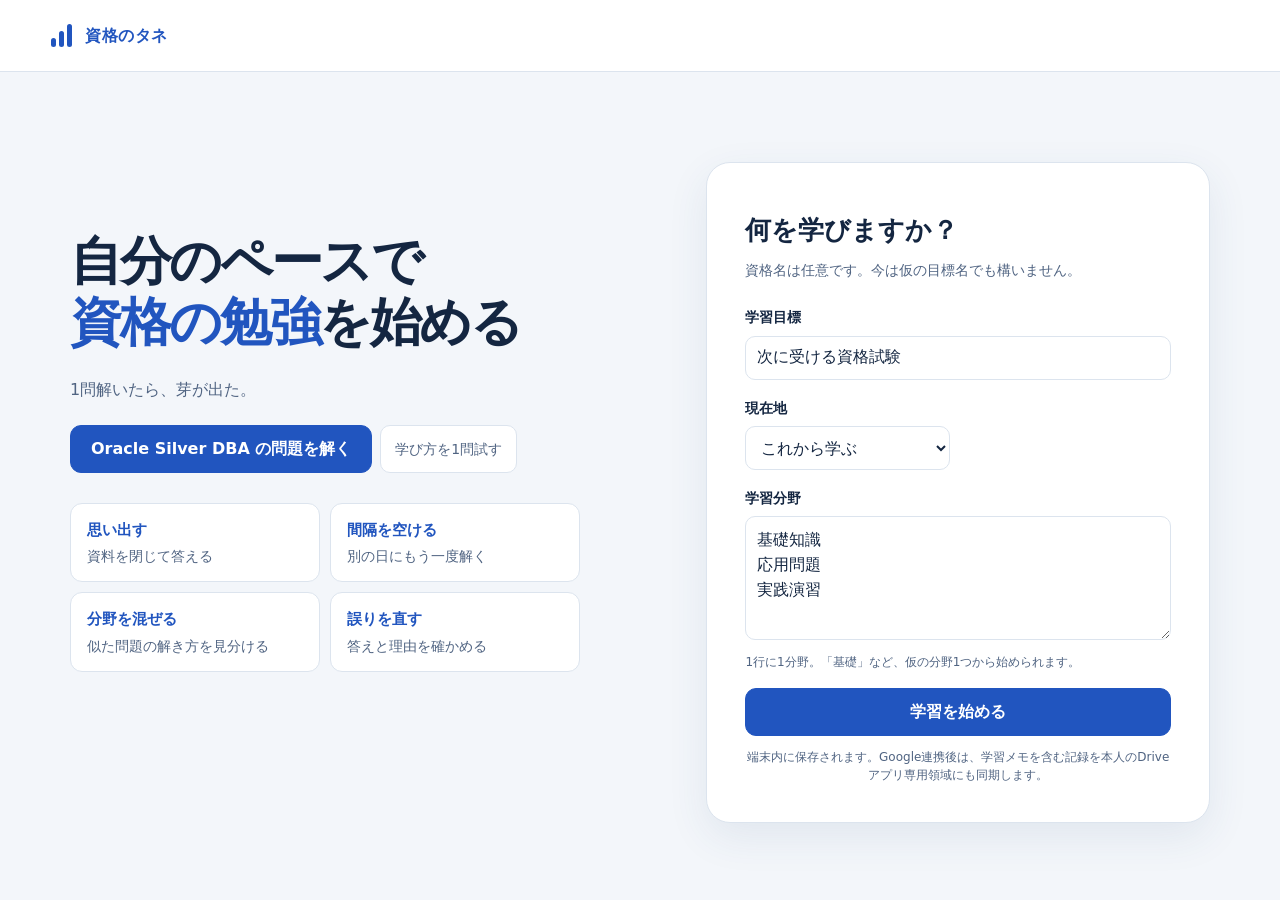
==== index.html @ a2be4250 "Use native Japanese fonts for study screens" ====
<!doctype html>
<html lang="ja">
<head>
  <meta charset="UTF-8">
  <meta name="viewport" content="width=device-width, initial-scale=1.0">
  <meta name="description" content="1問解いたら、芽が出た。1問から続けられる資格学習アプリ。">
  <meta name="apple-mobile-web-app-title" content="資格のタネ">
  <meta name="theme-color" content="#f3f6fa">
  <meta name="apple-mobile-web-app-capable" content="yes">
  <meta name="apple-mobile-web-app-status-bar-style" content="default">
  <title>資格のタネ</title>
  <link rel="manifest" href="manifest.webmanifest">
  <link rel="icon" href="icons/app-icon.svg" type="image/svg+xml">
  <link rel="apple-touch-icon" href="icons/app-icon.svg">
  <link rel="stylesheet" href="styles.css?v=40">
</head>
<body>
  <a class="skip-link" href="#main">本文へ移動</a>
  <header class="topbar">
    <button class="brand" id="brand-button" type="button" aria-label="資格のタネ ホーム">
      <span class="brand-mark" aria-hidden="true"><i></i><i></i><i></i></span>
      <strong>資格のタネ</strong>
    </button>
    <div class="top-actions">
      <button class="google-button" id="google-connect" type="button" aria-label="Googleで同期" hidden>
        <svg viewBox="0 0 24 24" aria-hidden="true"><path fill="#4285f4" d="M21.6 12.2c0-.7-.1-1.4-.2-2H12v3.8h5.4a4.6 4.6 0 0 1-2 3v2.5h3.2c1.9-1.7 3-4.3 3-7.3Z"/><path fill="#34a853" d="M12 22c2.7 0 5-.9 6.6-2.4L15.4 17c-.9.6-2 1-3.4 1-2.6 0-4.8-1.8-5.6-4.1H3.1v2.6A10 10 0 0 0 12 22Z"/><path fill="#fbbc05" d="M6.4 13.9A6 6 0 0 1 6.1 12c0-.7.1-1.3.3-1.9V7.5H3.1A10 10 0 0 0 2 12c0 1.6.4 3.1 1.1 4.5l3.3-2.6Z"/><path fill="#ea4335" d="M12 6c1.5 0 2.8.5 3.8 1.5l2.9-2.8A9.7 9.7 0 0 0 12 2a10 10 0 0 0-8.9 5.5l3.3 2.6A6 6 0 0 1 12 6Z"/></svg>
        <span>Googleで同期</span>
      </button>
      <details class="account-menu" id="account-menu" hidden>
        <summary><span class="account-avatar" id="account-avatar">G</span><span id="account-name">Google</span></summary>
        <div class="account-popover">
          <strong id="account-email"></strong>
          <p id="sync-status">Google Driveと同期済み</p>
          <button id="sync-now" type="button">今すぐ同期</button>
          <button id="disconnect-google" type="button">連携を解除</button>
        </div>
      </details>
      <button type="button" class="icon-button menu-toggle" id="open-menu" aria-label="メニューを開く" aria-haspopup="dialog" aria-controls="site-menu" hidden><span aria-hidden="true"></span></button>
    </div>
  </header>
  <dialog id="site-menu" aria-labelledby="menu-title">
    <div class="menu-heading"><h2 id="menu-title">メニュー</h2><button class="icon-button" type="button" id="close-menu" aria-label="メニューを閉じる">×</button></div>
    <nav aria-label="学習メニュー">
        <a href="#home">ホーム</a>
        <a href="#mock">簡易模試</a>
        <a href="#questions">練習問題</a>
        <a href="#curriculum">カリキュラム</a>
        <a href="#history">学習記録</a>
        <a href="#settings">資格・設定</a>
    </nav>
  </dialog>

  <main id="main" tabindex="-1">
    <section class="view setup-view active" id="setup-view" aria-labelledby="setup-title">
      <div class="setup-intro">
        <h1 id="setup-title">自分のペースで<br><span>資格の勉強</span>を始める</h1>
        <p>1問解いたら、芽が出た。</p>
        <div class="setup-actions">
          <button type="button" id="oracle-start" class="primary-button" hidden>Oracle Silver DBA の問題を解く</button>
          <button type="button" id="quick-start" class="ghost-button" hidden>学び方を1問試す</button>
        </div>
        <div class="principle-grid" aria-label="設計原則">
          <article><strong>思い出す</strong><small>資料を閉じて答える</small></article>
          <article><strong>間隔を空ける</strong><small>別の日にもう一度解く</small></article>
          <article><strong>分野を混ぜる</strong><small>似た問題の解き方を見分ける</small></article>
          <article><strong>誤りを直す</strong><small>答えと理由を確かめる</small></article>
        </div>
      </div>

      <form class="setup-card" id="plan-form" novalidate>
        <fieldset class="setup-fields" disabled>
        <div class="form-heading">
          <h2 id="setup-heading">何を学びますか？</h2>
          <p>資格名は任意です。今は仮の目標名でも構いません。</p>
        </div>
        <div class="field full-field">
          <label for="plan-title">学習目標</label>
          <input id="plan-title" name="title" type="text" maxlength="60" placeholder="例：次に受ける資格試験">
        </div>
        <div class="field-grid">
          <div class="field">
            <label for="current-level">現在地</label>
            <select id="current-level" name="level">
              <option value="beginner">これから学ぶ</option>
              <option value="intermediate">一通り触れた</option>
              <option value="review">復習・再受験</option>
            </select>
          </div>
        </div>
        <div class="field full-field">
          <label for="domains">学習分野</label>
          <textarea id="domains" name="domains" rows="4" placeholder="1行に1分野。まだ未定なら、基礎知識・応用問題・実践演習などでも構いません。"></textarea>
          <small>1行に1分野。「基礎」など、仮の分野1つから始められます。</small>
        </div>
        <button class="primary-button generate-button" type="submit">学習を始める</button>
        <button class="ghost-button cancel-plan" type="button" id="cancel-plan" hidden>元の計画に戻る</button>
        <p class="privacy-note">端末内に保存されます。Google連携後は、学習メモを含む記録を本人のDriveアプリ専用領域にも同期します。</p>
        </fieldset>
        <div class="form-error" id="form-error" role="alert" hidden></div>
      </form>
    </section>

    <section class="view plan-view" id="plan-view" aria-labelledby="plan-heading">
      <div class="plan-hero" data-page="home">
        <h1 id="plan-heading" tabindex="-1">資格試験</h1>
      </div>

      <div id="section-header" hidden><a href="#home">‹ ホーム</a><h1 id="section-title" tabindex="-1"></h1></div>
      <section class="panel practice-panel" aria-label="今日のチャレンジ">
        <div class="practice-options" id="practice-options">
          <h2>今日のチャレンジ</h2>
          <p id="daily-streak"></p>
          <p id="challenge-intro"></p>
          <button type="button" class="primary-button" id="start-mini">今日のチャレンジを始める</button>
          <button type="button" class="ghost-button trial-oracle-start" id="trial-oracle-start" hidden>Oracle Silver DBA の問題を解く</button>
        </div>
        <div class="quest">
          <div><strong id="quest-title"></strong><span id="quest-count"></span></div>
          <progress id="quest-progress" max="3" value="0" aria-label="今日解いた問い"></progress>
          <span id="quest-level"></span>
        </div>
        <div id="practice-run" hidden>
          <p class="practice-meta" id="practice-position"></p>
          <h2 id="practice-question" tabindex="-1"></h2>
          <div class="practice-choices" id="practice-choices"></div>
          <p class="practice-answer" id="practice-answer" hidden></p>
          <p class="practice-feedback" id="practice-feedback" role="status"></p>
          <div class="practice-actions">
            <button type="button" id="reveal-answer" class="primary-button">答えを確かめる</button>
            <button type="button" id="grade-correct" class="primary-button">自力で解けた</button>
            <button type="button" id="grade-missed" class="ghost-button">もう一度復習</button>
            <button type="button" id="next-question" class="primary-button">次の1問へ</button>
            <button type="button" id="leave-practice" class="ghost-button">ここで終える</button>
          </div>
        </div>
        <div id="challenge-result" class="challenge-result" hidden>
          <h2 id="challenge-title" tabindex="-1">チャレンジクリア</h2>
          <p class="challenge-score" id="challenge-score"></p>
          <p id="challenge-reward"></p>
          <ul id="challenge-missed" aria-label="もう一度復習する問い"></ul>
          <div class="practice-actions">
            <button type="button" id="retry-challenge" class="primary-button">間違えた問いに再挑戦</button>
            <button type="button" id="repeat-challenge" class="ghost-button">次のチャレンジへ</button>
            <button type="button" id="end-challenge" class="ghost-button">ここで終える</button>
          </div>
        </div>
      </section>

      <div data-page="home">
        <section id="exam-outlook" class="panel standing-panel" aria-labelledby="standing-heading" hidden>
          <h2 id="standing-heading">おすすめの受験時期</h2>
          <p id="exam-estimate"></p>
          <details id="exam-basis" hidden><summary>目安の根拠</summary><p id="exam-explanation"></p></details>
        </section>
      </div>
      <section data-page="mock" class="menu-page" hidden>
        <section id="timed-mock" class="panel" hidden>
          <h2>本番形式の模試</h2>
          <p id="timed-mock-info"></p>
          <div id="timed-mock-sets" class="practice-actions"></div>
          <div id="timed-mock-run" hidden>
            <p id="timed-mock-clock"></p>
            <p id="timed-mock-position"></p>
            <form id="timed-mock-answer"><fieldset><legend id="timed-mock-question" tabindex="-1"></legend><div id="timed-mock-choices"></div></fieldset></form>
            <div class="practice-actions">
              <button id="timed-mock-prev" type="button" class="ghost-button">前の問題</button>
              <button id="timed-mock-next" type="button" class="primary-button">次の問題</button>
              <button id="timed-mock-submit" type="button" class="ghost-button">提出して採点</button>
            </div>
          </div>
          <p id="timed-mock-message" role="status"></p>
          <p id="timed-mock-storage-status" role="status" hidden></p>
          <div id="timed-mock-review"></div>
        </section>
        <div class="panel">
        <p id="mock-availability"></p>
        <p id="trial-mock-note" hidden>模試の流れを試すためのセットです。結果は資格試験の合格見込みに含まれません。</p>
        <label>合格ライン <input id="pass-mark" type="number" min="1" max="100" step="1" value="70" required> ％</label>
        <button type="button" class="ghost-button" id="start-mock">模試を始める</button>
        <p id="mock-result" class="mock-result" role="status"></p>
        <section id="oracle-diagnosis" hidden>
          <h2>分野別の復習</h2>
          <p id="oracle-coverage"></p>
          <button type="button" class="ghost-button" id="oracle-next"></button>
          <details><summary>全分野の内訳</summary><ul id="oracle-domains"></ul></details>
          <p><a href="https://www.oracle.com/a/ocom/docs/dc/ww-ou-5297-database2019-studyguide-5.pdf#page=13">Oracle公式サンプル問題（英語・PDF）</a></p>
        </section>
        <details class="mock-method"><summary>想定合格率の見方</summary><p>直近の模試の正答数を使い、同じ問題数・難度の模試で設定ラインに届く確率を推定します。実試験の出題配分や合否データによる補正はしていません。問いの偏りや自己採点で値が変わります。</p></details>
        </div>
      </section>
      <section data-page="questions" class="menu-page" hidden>
        <div class="panel">
        <form id="review-item-form" class="review-item-form">
          <div class="field"><label for="review-domain">学習分野</label><select id="review-domain" required></select></div>
          <div class="field"><label for="review-question">問い</label><input id="review-question" required maxlength="180" placeholder="例：今日覚えた用語を一言で説明すると？"></div>
          <div class="field"><label for="review-answer">答えまたは教材の参照先</label><textarea id="review-answer" required maxlength="1000" rows="2" placeholder="例：教科書の第3章 p.45"></textarea></div>
          <details class="choice-settings"><summary>選択式にする</summary><div class="field"><label for="review-distractors">誤答の選択肢（1行ずつ、最大3つ）</label><textarea id="review-distractors" maxlength="1000" rows="2"></textarea><small>上の「答え」に正解を入力してください。</small></div></details>
          <button class="primary-button" type="submit">問いを登録</button>
        </form>
        <ul class="review-items" id="review-items"></ul>
        </div>
      </section>
      <section data-page="curriculum" class="menu-page" hidden>
      <div class="plan-overview">
        <p id="plan-period"></p>
        <div class="progress-orbit" id="progress-orbit" style="--progress: 0">
          <div><strong id="progress-percent">0</strong><span>%</span><small>完了</small></div>
        </div>
      </div>
      <section class="today-card" id="today-card" aria-labelledby="today-heading">
        <div class="today-topline">
          <div>
            <h2 id="today-heading">次の学習</h2>
          </div>
          <span class="phase-pill" id="today-phase">診断</span>
        </div>
        <div class="today-grid">
          <div class="session-detail">
            <p class="session-date" id="today-date">—</p>
            <h3 id="today-title">—</h3>
            <p class="focus-domains" id="today-domains">—</p>
            <ol class="task-list" id="today-tasks"></ol>
            <div class="recall-list" id="recall-list"></div>
            <p class="review-summary" id="review-summary" aria-live="polite"></p>
          </div>
          <form class="record-form" id="record-form">
            <h3>学習を記録</h3>
            <div class="record-fields">
              <label>実績時間 <span><input id="actual-minutes" type="number" min="1" max="360" required> 分</span></label>
              <label>理解度（任意）
                <select id="confidence">
                  <option value="">未入力</option>
                  <option value="1">1 — まだ曖昧</option>
                  <option value="2">2 — 要復習</option>
                  <option value="3">3 — おおむね理解</option>
                  <option value="4">4 — 説明できる</option>
                  <option value="5">5 — 応用できる</option>
                </select>
              </label>
              <label>学習メモ <textarea id="study-note" rows="3" maxlength="300" placeholder="迷った点、次回に確認すること"></textarea></label>
            </div>
            <p class="record-error" id="record-error" role="alert" hidden></p>
            <button class="primary-button" type="submit">このセッションを完了</button>
          </form>
        </div>
      </section>

      <section class="panel" aria-labelledby="phases-heading">
        <div class="section-heading">
          <h2 id="phases-heading">学習の流れ</h2>
          <p>理解した直後ではなく、忘れかけた頃に再び取り出します。</p>
        </div>
        <div class="phase-timeline" id="phase-timeline"></div>
      </section>

        <article class="panel schedule-panel" aria-labelledby="schedule-heading">
          <div class="section-heading compact"><h2 id="schedule-heading">学習スケジュール</h2></div>
          <div class="schedule-list" id="schedule-list"></div>
        </article>
      <aside class="evidence-note">
        <strong>設計上の注意</strong>
        <p>復習間隔や時間配分は研究原則を実用向けに具体化した初期値で、個人に最適な数値を保証するものではありません。理解度と記録を見ながら調整できる基盤として設計しています。</p>
      </aside>
      </section>
      <section data-page="history" class="menu-page" hidden>
        <div class="standing-grid">
          <div>
            <p id="habit-summary" class="standing-stat"></p>
            <ol id="activity-week" aria-label="直近7日間の学習"></ol>
          </div>
          <div>
            <p class="standing-stat" id="solved-stat"></p>
            <p id="review-status"></p>
          </div>
        </div>
      <section class="stats-grid" aria-label="カリキュラム概要">
        <article class="stat-card"><span>完了した回数</span><strong id="stat-completed">0</strong></article>
        <article class="stat-card"><span>実際の学習時間</span><strong id="stat-actual">0分</strong></article>
        <article class="stat-card accent-card"><span>平均理解度</span><strong id="stat-confidence">—</strong></article>
      </section>

        <article class="panel records-panel" aria-labelledby="records-heading">
          <div class="section-heading compact"><h2 id="records-heading">学習記録</h2></div>
          <label class="history-scope"><input type="checkbox" id="all-records"> 他の資格・過去の計画の記録も表示</label>
          <div class="records-list" id="records-list"></div>
        </article>
      </section>
      <section data-page="settings" class="menu-page" hidden>
      <div class="plan-picker">
        <div class="field"><label for="plan-select">学習する資格・計画</label><select id="plan-select"></select></div>
        <button class="ghost-button" id="add-plan" type="button">別の資格・目標を追加</button>
      </div>
      <div class="plan-actions" id="plan-actions" hidden>
        <button class="ghost-button" id="edit-plan" type="button">条件を変更</button>
        <button class="ghost-button" id="reset-all" type="button">すべてのデータを削除</button>
      </div>
      <details id="pass-record" class="dashboard-details">
        <summary>本試験の合格記録</summary>
        <p id="pass-record-date" tabindex="-1" hidden></p>
        <button type="button" class="ghost-button" id="record-pass">合格を記録</button>
        <div id="pass-confirmation" hidden>
          <p>この資格の本試験合格を、今日の日付で記録します。</p>
          <button type="button" class="primary-button" id="confirm-pass">記録する</button>
          <button type="button" class="ghost-button" id="cancel-pass">キャンセル</button>
        </div>
      </details>
      <details class="dashboard-details install-guide" id="install-guide" hidden>
        <summary>ホーム画面に追加（任意）</summary>
        <p>ブラウザーのままでも学習できます。ホーム画面に追加すると、アイコンからすぐに開けます。</p>
        <button type="button" class="ghost-button" id="install-app" hidden>ホーム画面に追加</button>
        <ul>
          <li>iPhoneのSafariでは、共有メニューから「ホーム画面に追加」。表示される場合は「ウェブアプリとして開く」をオンにします。</li>
          <li>AndroidのChromeでは、メニューからインストールを選びます。</li>
        </ul>
      </details>
      <details class="dashboard-details">
        <summary>学習リマインダー（任意）</summary>
        <p id="study-reminder-help">ファイルを保存し、対応するカレンダーアプリで取り込んでください。取り込み後はカレンダーで通知を確認・変更できます。</p>
        <form id="study-reminder" class="record-fields" aria-describedby="study-reminder-help">
          <div class="field-grid">
            <div class="field">
              <label for="study-reminder-day">繰り返し</label>
              <select id="study-reminder-day" name="day" required>
                <option value="">選択してください</option>
                <option value="daily">毎日</option>
                <option value="MO">毎週月曜日</option>
                <option value="TU">毎週火曜日</option>
                <option value="WE">毎週水曜日</option>
                <option value="TH">毎週木曜日</option>
                <option value="FR">毎週金曜日</option>
                <option value="SA">毎週土曜日</option>
                <option value="SU">毎週日曜日</option>
              </select>
            </div>
            <div class="field">
              <label for="study-reminder-time">時刻</label>
              <input id="study-reminder-time" name="time" type="time" required>
            </div>
          </div>
          <div><button type="submit" class="ghost-button">カレンダーファイルを保存（.ics）</button></div>
          <div id="study-reminder-status" role="status"></div>
        </form>
      </details>
      </section>

    </section>
  </main>

  <div class="toast" id="toast" role="status" aria-live="polite"></div>
  <script src="google-config.js"></script>
  <script src="curriculum.js?v=20"></script>
  <script src="plan-library.js"></script>
  <script src="practice.js?v=36"></script>
  <script src="trial-questions.js"></script>
  <script src="materials/oracle-silver/oracle-silver-dba.js?v=31"></script>
  <script src="materials/oracle-silver/oracle-silver-sql.js?v=31"></script>
  <script src="materials/oracle-silver/oracle-silver-dba-extra.js?v=31"></script>
  <script src="materials/oracle-silver/oracle-silver-sql-extra.js?v=31"></script>
  <script src="materials/oracle-silver/oracle-silver-cases.js?v=31"></script>
  <script src="materials/oracle-silver/scenarios.js?v=31"></script>
  <script src="materials/oracle-silver/dba-practice.js?v=31"></script>
  <script src="materials/oracle-silver/sql-practice.js?v=31"></script>
  <script src="materials/oracle-silver/final-practice.js?v=31"></script>
  <script src="materials/oracle-silver/mock-a.js?v=31"></script>
  <script src="materials/oracle-silver/mock-b.js?v=31"></script>
  <script src="materials/oracle-silver/oracle-silver.js?v=31"></script>
  <script src="timed-mock.js?v=31"></script>
  <script src="google-sync.js?v=11"></script>
  <script src="study-storage.js"></script>
  <script src="calendar-reminder.js"></script>
  <script src="app.js?v=39"></script>
</body>
</html>
---- styles.css ----
:root {
  color-scheme: light;
  --bg: #f3f6fa;
  --surface: #fff;
  --surface-2: #f6f8fc;
  --surface-3: #dfe7f3;
  --line: #dce4ee;
  --line-bright: #8da4c1;
  --text: #142641;
  --muted: #506482;
  --accent: #2155bf;
  --accent-hover: #19449f;
  --accent-soft: #eaf1ff;
  --support: #225880;
  --orange: #80501b;
  --red: #a8313b;
  --shadow: 0 14px 42px rgba(43, 75, 120, .09);
  font-family: "Hiragino Sans", "Yu Gothic", "Meiryo", "Noto Sans CJK JP", system-ui, sans-serif;
}

* { box-sizing: border-box; }
[hidden] { display: none !important; }
html { background: var(--bg); scroll-behavior: smooth; }
body { margin: 0; min-width: 320px; min-height: 100vh; color: var(--text); background: var(--bg); line-height: 1.6; }
h1, h2 { font-weight: 700; }
button, input, select, textarea { font: inherit; }
button { color: inherit; }
button:focus-visible, input:focus-visible, select:focus-visible, textarea:focus-visible, a:focus-visible { outline: 3px solid #2760c4; outline-offset: 3px; }
.skip-link { position: fixed; z-index: 100; top: 8px; left: 8px; padding: 10px 14px; border-radius: 8px; background: var(--accent); color: #fff; transform: translateY(-160%); }
.skip-link:focus { transform: none; }

.topbar { position: sticky; top: 0; z-index: 20; height: 72px; display: flex; align-items: center; justify-content: space-between; padding: 0 clamp(18px, 4vw, 58px); border-bottom: 1px solid var(--line); background: rgba(255, 255, 255, .94); backdrop-filter: blur(18px); }
.brand { display: inline-flex; align-items: center; gap: 12px; padding: 0; border: 0; background: transparent; cursor: pointer; letter-spacing: .035em; }
.brand strong { color: var(--accent); }
.brand-mark { width: 22px; height: 23px; display: grid; grid-template-columns: repeat(3, 5px); align-items: end; gap: 3px; }
.brand-mark i { display: block; border-radius: 4px; background: var(--accent); }
.brand-mark i:nth-child(1) { height: 9px; }
.brand-mark i:nth-child(2) { height: 16px; }
.brand-mark i:nth-child(3) { height: 23px; }
.top-actions, .plan-actions { display: flex; align-items: center; gap: 10px; }
.plan-actions[hidden] { display: none; }
.ghost-button, .icon-button { border: 1px solid var(--line); background: var(--surface); cursor: pointer; }
.ghost-button { min-height: 40px; padding: 0 14px; border-radius: 10px; color: var(--muted); font-size: .875rem; }
.ghost-button:hover { color: var(--text); border-color: var(--line-bright); }
.icon-button { width: 40px; height: 40px; display: grid; place-items: center; padding: 0; border-radius: 10px; }
.icon-button svg { width: 18px; fill: none; stroke: currentColor; stroke-width: 1.8; stroke-linecap: round; stroke-linejoin: round; }
.google-button { min-height: 40px; display: inline-flex; align-items: center; gap: 9px; padding: 0 13px; border: 1px solid var(--line); border-radius: 10px; background: #fff; color: #263026; font-size: .875rem; font-weight: 800; cursor: pointer; }
.google-button:hover { background: var(--surface-2); }
.google-button:disabled { opacity: .65; cursor: wait; }
.google-button svg { width: 19px; height: 19px; }
.account-menu { position: relative; }
.account-menu[hidden] { display: none; }
.account-menu summary { min-height: 40px; display: flex; align-items: center; gap: 8px; padding: 0 11px 0 6px; border: 1px solid var(--line); border-radius: 999px; background: var(--surface); cursor: pointer; list-style: none; font-size: .875rem; }
.account-menu summary::-webkit-details-marker { display: none; }
.account-avatar { width: 29px; height: 29px; display: grid; place-items: center; border-radius: 50%; background: var(--accent); background-position: center; background-size: cover; color: #fff; font-weight: 900; }
.account-avatar.has-image { color: transparent; }
.account-popover { position: absolute; z-index: 40; top: calc(100% + 10px); right: 0; width: 260px; padding: 16px; border: 1px solid var(--line); border-radius: 13px; background: var(--surface); box-shadow: var(--shadow); }
.account-popover strong, .account-popover p { display: block; overflow: hidden; text-overflow: ellipsis; white-space: nowrap; }
.account-popover strong { font-size: .875rem; }
.account-popover p { margin: 6px 0 13px; color: var(--muted); font-size: .8rem; }
.account-popover button { width: 100%; min-height: 38px; margin-top: 6px; border: 1px solid var(--line); border-radius: 8px; background: var(--surface-2); cursor: pointer; }
.account-popover button:hover { border-color: var(--line-bright); }

main { min-height: calc(100vh - 72px); }
.view { display: none; }
.view.active { display: block; animation: reveal .35s ease-out; }
@keyframes reveal { from { opacity: 0; transform: translateY(7px); } to { opacity: 1; transform: none; } }

.setup-view { width: min(1140px, calc(100% - 40px)); margin: 0 auto; padding: clamp(48px, 7vw, 96px) 0 72px; }
.setup-view.active { display: grid; grid-template-columns: minmax(0, 1fr) minmax(390px, .9fr); align-items: start; gap: clamp(36px, 6vw, 82px); }
.setup-intro { padding-top: clamp(12px, 4vw, 52px); }
.setup-intro h1 { max-width: 760px; margin: 18px 0 22px; font-size: clamp(2.25rem, 4.1vw, 4.25rem); line-height: 1.16; letter-spacing: -.045em; }
.setup-intro h1 span { color: var(--accent); }
.setup-intro > p { max-width: 650px; margin: 0; color: var(--muted); font-size: 1rem; line-height: 1.9; }
.principle-grid { display: grid; grid-template-columns: repeat(2, minmax(0, 1fr)); gap: 10px; max-width: 510px; margin-top: 30px; }
.principle-grid article { min-width: 0; padding: 14px 16px; border: 1px solid var(--line); border-radius: 12px; background: var(--surface); }
.principle-grid strong { display: block; color: var(--accent); font-size: .95rem; }
.principle-grid small { display: block; margin-top: 4px; color: var(--muted); font-size: .875rem; line-height: 1.5; }

.setup-card { padding: clamp(25px, 4vw, 38px); border: 1px solid var(--line); border-radius: 24px; background: var(--surface); box-shadow: var(--shadow); }
.setup-fields { min-width: 0; margin: 0; padding: 0; border: 0; }
.form-heading h2 { margin: 8px 0; font-size: 1.65rem; }
.form-heading > p:last-child { margin: 0 0 25px; color: var(--muted); font-size: .875rem; }
.field-grid { display: grid; grid-template-columns: 1fr 1fr; gap: 16px; }
.field { min-width: 0; }
.full-field { margin-bottom: 17px; }
.field label { display: block; margin: 0 0 7px; color: var(--text); font-size: .875rem; font-weight: 800; }
.field input, .field select, .field textarea { width: 100%; border: 1px solid var(--line); border-radius: 10px; background: var(--surface); color: var(--text); }
.field input, .field select { height: 44px; padding: 0 11px; }
.field textarea { min-height: 92px; padding: 11px; resize: vertical; line-height: 1.55; }
.field input, .field select, .field textarea { font-size: 1rem; }
.field small { display: block; margin-top: 6px; color: var(--muted); font-size: .75rem; line-height: 1.5; }
.suffix-input { position: relative; }
.suffix-input input { padding-right: 38px; }
.suffix-input span { position: absolute; right: 12px; top: 12px; color: var(--muted); font-size: .77rem; }
.field-grid + .full-field { margin-top: 17px; }
.form-error, .record-error { margin: 14px 0; padding: 10px 12px; border: 1px solid #ebc3c8; border-radius: 9px; background: #fff3f4; color: var(--red); font-size: .77rem; line-height: 1.55; }
.primary-button { min-height: 48px; display: inline-flex; align-items: center; justify-content: center; gap: 18px; padding: 0 20px; border: 1px solid var(--accent); border-radius: 11px; background: var(--accent); color: #fff; font-weight: 700; cursor: pointer; }
.primary-button:hover { background: var(--accent-hover); }
.generate-button { width: 100%; }
.privacy-note { margin: 12px 0 0; color: var(--muted); text-align: center; font-size: .75rem; line-height: 1.5; }

.plan-view { width: min(1240px, calc(100% - 40px)); margin: 0 auto; padding: 44px 0 70px; }
.plan-hero { padding: 0 0 8px; }
.plan-hero h1 { margin: 12px 0 8px; font-size: clamp(1.75rem, 3.7vw, 2.9rem); line-height: 1.35; overflow-wrap: anywhere; }
.plan-overview { display: flex; align-items: center; justify-content: space-between; gap: 16px; padding-block: 16px; color: var(--muted); }
.progress-orbit { --progress: 0; flex: 0 0 104px; width: 104px; height: 104px; display: grid; place-items: center; border-radius: 50%; background: conic-gradient(var(--accent) calc(var(--progress) * 1%), var(--surface-3) 0); }
.progress-orbit::before { content: ""; grid-area: 1 / 1; width: 88px; height: 88px; border-radius: 50%; background: var(--bg); }
.progress-orbit div { z-index: 1; grid-area: 1 / 1; text-align: center; }
.progress-orbit strong { font-size: 1.8rem; letter-spacing: -.05em; }
.progress-orbit span { color: var(--muted); }
.progress-orbit small { display: block; color: var(--muted); font-size: .64rem; }
.stats-grid { margin-top: 18px; display: grid; grid-template-columns: repeat(5, 1fr); gap: 10px; }
.stat-card, .panel, .today-card { border: 1px solid var(--line); border-radius: 18px; background: var(--surface); }
.stat-card { padding: 19px; }
.stat-card span, .stat-card small { display: block; color: var(--muted); }
.stat-card span { font-size: .875rem; font-weight: 800; }
.stat-card strong { display: block; margin: 10px 0 4px; font-size: 1.72rem; letter-spacing: -.04em; }
.stat-card small { font-size: .75rem; letter-spacing: .1em; text-transform: uppercase; }
.accent-card { border-color: #cedcf5; background: linear-gradient(130deg, var(--accent-soft), var(--surface)); }

.today-card { margin-top: 18px; padding: clamp(24px, 4vw, 38px); border-color: #cbd9ef; background: var(--surface); box-shadow: var(--shadow); scroll-margin-top: 90px; }
.today-topline { display: flex; align-items: flex-start; justify-content: space-between; gap: 20px; }
.today-topline h2 { margin: 7px 0 0; font-size: 1.55rem; }
.phase-pill { padding: 7px 11px; border: 1px solid #c7d8f5; border-radius: 999px; background: var(--accent-soft); color: var(--accent); font-size: .7rem; font-weight: 900; }
.today-grid { display: grid; grid-template-columns: minmax(0, 1.3fr) minmax(320px, .7fr); gap: 34px; margin-top: 30px; }
.session-date { margin: 0; color: var(--support); font-size: .875rem; font-weight: 800; }
.session-detail h3 { margin: 9px 0 6px; font-size: clamp(1.4rem, 3vw, 2.1rem); }
.focus-domains { margin: 0; color: var(--muted); font-size: .875rem; }
.task-list { display: grid; gap: 8px; margin: 25px 0 0; padding: 0; list-style: none; counter-reset: task; }
.task-list li { display: grid; grid-template-columns: 52px 1fr; align-items: center; gap: 13px; padding: 12px 14px; border: 1px solid var(--line); border-radius: 10px; background: var(--surface-2); color: var(--text); font-size: .9rem; line-height: 1.5; }
.task-time { color: var(--accent); font-size: .8rem; font-weight: 900; }
.recall-list { display: grid; gap: 10px; margin-top: 16px; }
.recall-list:empty, .review-summary:empty, .review-items:empty { display: none; }
.recall-card { padding: 16px; border: 1px solid #cbd9ef; border-radius: 12px; background: var(--accent-soft); }
.recall-card h4 { margin: 6px 0 12px; overflow-wrap: anywhere; }
.recall-meta, .review-summary { margin: 0; color: var(--muted); font-size: .875rem; }
.recall-card summary { padding: 5px 0; color: var(--accent); cursor: pointer; font-weight: 700; }
.recall-answer { white-space: pre-wrap; overflow-wrap: anywhere; }
.recall-rating { display: grid; gap: 6px; max-width: 18rem; font-size: .875rem; }
.recall-rating select { min-height: 40px; padding: 0 8px; border: 1px solid var(--line-bright); border-radius: 8px; background: var(--surface); color: var(--text); }
.review-summary { margin-top: 10px; }
.review-item-form { display: grid; grid-template-columns: minmax(8rem, .7fr) 1fr 1fr auto; align-items: end; gap: 12px; }
.review-item-form textarea { display: block; min-height: 44px; }
.review-item-form .primary-button { min-height: 44px; white-space: nowrap; }
.review-items { display: grid; gap: 8px; margin: 16px 0 0; padding: 0; list-style: none; }
.review-items li { display: flex; flex-wrap: wrap; justify-content: space-between; gap: 6px 12px; padding: 10px 12px; border: 1px solid var(--line); border-radius: 8px; overflow-wrap: anywhere; }
.review-items li span, .record-recall { color: var(--muted); font-size: .875rem; }
.record-recall { margin: 8px 0 0; padding-left: 20px; overflow-wrap: anywhere; }
.record-form { padding: 22px; border: 1px solid var(--line); border-radius: 14px; background: var(--surface-2); }
.record-form h3 { margin: 0 0 17px; font-size: 1rem; }
.record-fields { display: grid; gap: 12px; }
.record-fields label { color: var(--text); font-size: .875rem; font-weight: 800; }
.record-fields label > span { display: flex; align-items: center; gap: 7px; margin-top: 6px; }
.record-fields input, .record-fields select, .record-fields textarea { width: 100%; margin-top: 6px; border: 1px solid var(--line); border-radius: 8px; background: var(--surface); color: var(--text); }
.record-fields input, .record-fields select { min-height: 40px; padding: 0 10px; }
.record-fields label > span input { width: 100px; margin: 0; }
.record-fields textarea { padding: 9px; resize: vertical; line-height: 1.5; }
.record-form .primary-button { width: 100%; margin-top: 15px; }
.complete-state .today-grid { grid-template-columns: 1fr; }

.panel { margin-top: 18px; padding: 28px; }
.section-heading { display: flex; align-items: flex-start; justify-content: space-between; gap: 30px; margin-bottom: 25px; }
.section-heading h2 { margin: 7px 0 0; font-size: 1.3rem; }
.section-heading > p { max-width: 440px; margin: 0; color: var(--muted); font-size: .76rem; line-height: 1.6; }
.section-heading.compact { margin-bottom: 18px; }
.phase-timeline { display: grid; grid-template-columns: repeat(3, 1fr); gap: 10px; }
.phase-card { min-height: 190px; display: grid; grid-template-columns: 34px 1fr; gap: 11px; padding: 18px; border: 1px solid var(--line); border-radius: 13px; background: var(--surface-2); }
.phase-card.done { border-color: #c7d8f5; background: var(--accent-soft); }
.phase-number { color: var(--accent); font-size: .7rem; font-weight: 900; }
.phase-principle { color: var(--support); font-size: .62rem; font-weight: 900; letter-spacing: .07em; }
.phase-body h3 { margin: 8px 0; font-size: .95rem; }
.phase-body p { margin: 0; color: var(--muted); font-size: .875rem; line-height: 1.65; }
.phase-body small { display: block; margin-top: 15px; color: var(--muted); font-size: .75rem; }
.two-column { display: grid; grid-template-columns: minmax(0, 1.05fr) minmax(340px, .95fr); gap: 18px; }
.schedule-panel, .records-panel { min-width: 0; }
.schedule-list, .records-list { max-height: 600px; display: grid; gap: 7px; padding-right: 3px; overflow-y: auto; scrollbar-color: var(--line-bright) transparent; }
.schedule-row { width: 100%; display: grid; grid-template-columns: 32px 100px minmax(0, 1fr) 44px; align-items: center; gap: 10px; padding: 11px; border: 1px solid var(--line); border-radius: 10px; background: var(--surface-2); text-align: left; cursor: pointer; }
.schedule-row:hover:not(:disabled), .schedule-row.current { border-color: #8da9de; background: var(--accent-soft); }
.schedule-row:disabled { color: var(--muted); cursor: default; }
.schedule-row.done { background: var(--surface); }
.schedule-check { width: 27px; height: 27px; display: grid; place-items: center; border: 1px solid var(--line); border-radius: 7px; color: var(--muted); font-size: .65rem; font-weight: 900; }
.schedule-row.done .schedule-check { border-color: #b9cff4; background: var(--accent-soft); color: var(--accent); }
.schedule-date, .schedule-minutes { color: var(--muted); font-size: .8rem; }
.schedule-title { min-width: 0; overflow: hidden; text-overflow: ellipsis; white-space: nowrap; font-size: .875rem; font-weight: 800; }
.schedule-minutes { text-align: right; }
.record-card { padding: 14px; border: 1px solid var(--line); border-radius: 10px; background: var(--surface-2); }
.record-top { display: flex; align-items: center; justify-content: space-between; gap: 12px; }
.record-top strong { font-size: .875rem; }
.record-top span { flex: 0 0 auto; color: var(--accent); font-size: .8rem; font-weight: 900; }
.record-meta { margin: 6px 0 0; color: var(--muted); font-size: .75rem; }
.record-note { margin: 10px 0 0; padding-top: 10px; border-top: 1px solid var(--line); color: var(--muted); font-size: .875rem; line-height: 1.55; }
.empty-state { padding: 34px 18px; border: 1px dashed var(--line); border-radius: 11px; color: var(--muted); text-align: center; font-size: .76rem; line-height: 1.7; }
.evidence-note { display: flex; gap: 18px; margin-top: 18px; padding: 18px 22px; border: 1px dashed var(--line); border-radius: 14px; }
.evidence-note strong { flex: 0 0 auto; color: var(--orange); font-size: .875rem; }
.evidence-note p { margin: 0; color: var(--muted); font-size: .875rem; line-height: 1.65; }
.toast { position: fixed; z-index: 50; right: 22px; bottom: 22px; max-width: 330px; padding: 13px 17px; border: 1px solid #c7d8f5; border-radius: 10px; background: var(--surface); color: var(--text); box-shadow: var(--shadow); opacity: 0; transform: translateY(15px); pointer-events: none; transition: .25s ease; }
.toast.show { opacity: 1; transform: none; }

@media (max-width: 1050px) {
  .review-item-form { grid-template-columns: 1fr 1fr; }
  .setup-view.active { grid-template-columns: 1fr; max-width: 720px; }
  .setup-intro { padding-top: 0; }
  .setup-intro h1 { max-width: 900px; }
  .setup-card { max-width: 720px; }
  .stats-grid { grid-template-columns: repeat(3, 1fr); }
  .today-grid, .two-column { grid-template-columns: 1fr; }
  .phase-timeline { grid-template-columns: repeat(2, 1fr); }
}
@media (max-width: 680px) {
  .review-item-form { grid-template-columns: 1fr; }
  .topbar { min-height: 64px; height: auto; padding: 10px 14px; flex-wrap: wrap; gap: 8px 12px; }
  .ghost-button { min-height: 36px; padding: 0 10px; font-size: .7rem; }
  .icon-button { width: 36px; height: 36px; }
  .google-button { min-height: 36px; padding: 0 9px; }
  .google-button span { display: none; }
  .account-menu summary { min-height: 36px; max-width: 120px; padding-right: 8px; }
  .account-menu summary #account-name { overflow: hidden; text-overflow: ellipsis; white-space: nowrap; }
  main { min-height: calc(100vh - 64px); }
  .setup-view, .plan-view { width: min(100% - 28px, 1240px); }
  .setup-view { padding: 38px 0 52px; }
  .setup-intro h1 { font-size: clamp(1.95rem, 7vw, 2.65rem); }
  .principle-grid { grid-template-columns: repeat(2, 1fr); }
  .setup-card { padding: 22px 17px; }
  .field-grid { grid-template-columns: 1fr; }
  .plan-view { padding-top: 25px; }
  .progress-orbit { flex-basis: 94px; width: 94px; height: 94px; }
  .progress-orbit::before { width: 76px; height: 76px; }
  .progress-orbit strong { font-size: 1.55rem; }
  .stats-grid { grid-template-columns: repeat(2, 1fr); }
  .today-card, .panel { padding: 20px 15px; }
  .today-topline { align-items: center; }
  .today-grid { gap: 22px; }
  .phase-timeline { grid-template-columns: 1fr; }
  .section-heading { display: block; }
  .section-heading > p { margin-top: 12px; }
  .schedule-row { grid-template-columns: 30px 82px 1fr; }
  .schedule-minutes { display: none; }
  .evidence-note { display: block; }
  .evidence-note p { margin-top: 8px; }
}
.plan-picker, .practice-actions { display: flex; align-items: end; flex-wrap: wrap; gap: 12px; }
.plan-picker { margin-bottom: 20px; }
.plan-picker .field { flex: 0 1 28rem; }
.plan-picker .ghost-button, .practice-actions button { min-height: 44px; }
.cancel-plan { margin-top: 10px; }
.history-scope { display: block; margin-bottom: 12px; color: var(--muted); font-size: .875rem; }
.practice-panel { margin-bottom: 20px; }
.quest { display: grid; grid-template-columns: auto minmax(40px, 1fr) auto; align-items: center; gap: 18px; padding: 13px 16px; border-radius: 12px; background: #eaf5ef; color: #20513d; }
.quest div { display: flex; flex-wrap: wrap; align-items: baseline; gap: 8px; }
.quest span { font-size: .875rem; font-variant-numeric: tabular-nums; }
.quest progress { appearance: none; width: 100%; height: 8px; border: 0; border-radius: 8px; overflow: hidden; background: #c9ded1; }
.quest progress::-webkit-progress-bar { background: #c9ded1; }
.quest progress::-webkit-progress-value { background: #32835c; border-radius: 8px; }
.quest progress::-moz-progress-bar { background: #32835c; }
#quest-level { font-weight: 800; white-space: nowrap; }
.practice-options { margin-bottom: 22px; }
.practice-options .primary-button { min-height: 52px; }
.practice-options h2, #practice-question { margin: 0; }
#daily-streak { display: inline-block; margin: 8px 0 0; padding: 3px 9px; border: 1px solid #a7beae; border-radius: 5px; color: #375443; font-size: .875rem; }
#daily-streak.earned { color: #56401e; border-color: #d7b665; background: #fff1c6; }
.practice-options p, .mock-method, .practice-meta { color: var(--muted); }
.dashboard-details { margin-top: 12px; padding: 0 16px; border: 1px solid var(--line); border-radius: 12px; background: var(--surface); }
.dashboard-details[open] { padding-bottom: 16px; }
.dashboard-details > summary { padding-block: 13px; font-weight: 750; cursor: pointer; }
.dashboard-details label:has(#pass-mark) { display: inline-block; margin: 0 10px 6px 0; }
.standing-panel h2 { margin: 0 0 16px; font-size: 1.25rem; line-height: 1.5; }
.standing-grid { display: grid; grid-template-columns: repeat(2, minmax(0, 1fr)); gap: 16px; }
.standing-grid > div { border-radius: 12px; padding: 14px 16px; background: var(--surface-2); }
.standing-grid p { margin: 0; }
.standing-stat { font-weight: 800; }
#review-status { margin-top: 10px; color: var(--muted); }
#activity-week { display: grid; grid-template-columns: repeat(7, minmax(0, 38px)); gap: 5px; margin: 10px 0 0; padding: 0; list-style: none; }
#activity-week li { display: grid; justify-items: center; gap: 2px; color: var(--muted); font-size: .7rem; }
.day-mark { display: grid; place-items: center; width: 100%; aspect-ratio: 1; border-radius: 8px; background: var(--surface-3); font-size: 1.1rem; }
#activity-week .studied .day-mark { background: #2f7656; color: #fff; }
.sr-only { position: absolute; width: 1px; height: 1px; overflow: hidden; clip-path: inset(50%); white-space: nowrap; }
#pass-mark { width: 4.25rem; padding: 6px; border: 1px solid var(--line-bright); border-radius: 6px; }
#start-mock:disabled { opacity: .6; cursor: default; }
.mock-result:empty, .practice-feedback:empty { display: none; }
.mock-method { font-size: .875rem; line-height: 1.6; }
.mock-method summary { cursor: pointer; }
.in-practice > :not(.practice-panel) { display: none; }
.in-practice .practice-panel { max-width: 760px; margin: 0 auto; box-shadow: var(--shadow); }
.practice-meta { margin: 30px 0 10px; font-size: .875rem; font-weight: 700; }
#practice-question { line-height: 1.55; font-size: clamp(1.25rem, 3vw, 1.75rem); }
#practice-run { overflow-wrap: anywhere; }
.practice-answer { margin: 20px 0; padding: 16px 18px; border-left: 3px solid #398360; background: #f0f7f2; white-space: pre-wrap; }
.practice-feedback { color: #235a41; line-height: 1.7; font-weight: 700; }
.practice-actions { margin-top: 24px; align-items: center; }
.challenge-result { margin-top: 26px; padding: clamp(18px, 4vw, 30px); border-radius: 14px; background: var(--surface-2); }
.challenge-result h2 { margin: 0; color: #225a40; font-size: 1.125rem; }
.challenge-score { margin: 8px 0; font-size: clamp(1.7rem, 5vw, 2.6rem); font-weight: 850; }
.challenge-result ul { padding-inline-start: 22px; color: var(--muted); }
.challenge-result ul:empty { display: none; }
.setup-actions { display: flex; flex-wrap: wrap; gap: 8px; margin-top: 20px; }
.setup-actions:not(:has(button:not([hidden]))) { display: none; }
.trial-oracle-start { margin-top: 8px; }
.practice-choices { display: grid; gap: 9px; margin-top: 18px; }
.practice-choices:empty { display: none; }
.choice-button { min-height: 48px; padding: 11px 16px; border: 1px solid var(--line-bright); border-radius: 10px; background: var(--surface); color: var(--text); font-weight: 650; text-align: left; overflow-wrap: anywhere; cursor: pointer; }
.choice-button:hover, .choice-button:focus-visible { border-color: var(--accent); background: var(--accent-soft); }
#timed-mock-answer fieldset { border: 0; margin: 0; padding: 0; min-inline-size: 0; }
#timed-mock-question { padding: 0; margin-bottom: 16px; font-weight: 700; scroll-margin-top: 6rem; }
#timed-mock-choices { display: grid; gap: 8px; }
#timed-mock-choices label { display: flex; align-items: flex-start; gap: 10px; }
#timed-mock-choices input { flex-shrink: 0; margin-top: 4px; accent-color: var(--accent); }
#timed-mock-choices label:has(input:checked) { border-color: var(--accent); background: var(--accent-soft); }
#timed-mock-review details { padding: 10px 0; border-top: 1px solid var(--line); overflow-wrap: anywhere; }
#timed-mock button:disabled { opacity: .45; cursor: default; }
.choice-settings { grid-column: 1 / -1; grid-row: 2; color: var(--muted); font-size: .875rem; }
.choice-settings summary { cursor: pointer; }
.choice-settings .field { max-width: 42rem; margin-top: 10px; }
.install-guide { font-size: .875rem; line-height: 1.65; color: var(--muted); }
.install-guide > ul { padding-inline-start: 1.5rem; }
@media (max-width: 680px) {
  .standing-grid { grid-template-columns: 1fr; gap: 8px; }
  .practice-options .primary-button, .setup-actions button, .trial-oracle-start { width: 100%; }
  .quest { grid-template-columns: 1fr auto; gap: 8px; }
  .quest progress { order: 1; grid-column: 1 / -1; }
  .practice-actions button { flex: 1 1 100%; }
  .practice-actions .primary-button { min-height: 52px; }
  .practice-actions .ghost-button { font-size: .875rem; }
  #practice-question, .practice-actions button { scroll-margin-top: 5rem; }
  .dashboard-details > summary { min-height: 44px; }
  .choice-settings { grid-row: auto; }
}
@media (prefers-reduced-motion: reduce) {
  *, *::before, *::after { scroll-behavior: auto !important; animation-duration: .01ms !important; transition-duration: .01ms !important; }
}

.menu-toggle { width: 44px; height: 44px; color: var(--text); }
.menu-toggle span { width: 18px; height: 2px; background: currentColor; box-shadow: 0 -6px currentColor, 0 6px currentColor; }
#site-menu { position: fixed; inset: 0 0 0 auto; margin: 0; width: min(320px, 88vw); max-width: none; height: 100%; max-height: none; padding: 20px; color: var(--text); background: var(--surface); border: 0; border-left: 1px solid var(--line); }
#site-menu::backdrop { background: rgb(20 38 65 / 35%); }
.menu-heading { display: flex; justify-content: space-between; align-items: center; margin-bottom: 16px; }
.menu-heading h2 { margin: 0; }
#site-menu nav { display: grid; }
#site-menu nav a { padding: 13px 12px; border-radius: 8px; color: var(--text); text-decoration: none; }
#site-menu nav a[aria-current], #site-menu nav a:hover { color: var(--accent); background: var(--accent-soft); }
#section-header, .menu-page { max-width: 920px; margin-inline: auto; }
#section-header a { display: inline-flex; align-items: center; min-height: 44px; color: var(--muted); }
#section-header h1 { margin: 4px 0 20px; }
.menu-page > .panel, .menu-page > .stats-grid, .menu-page > .standing-grid { margin-block: 14px; }
.menu-page .plan-actions { flex-wrap: wrap; }
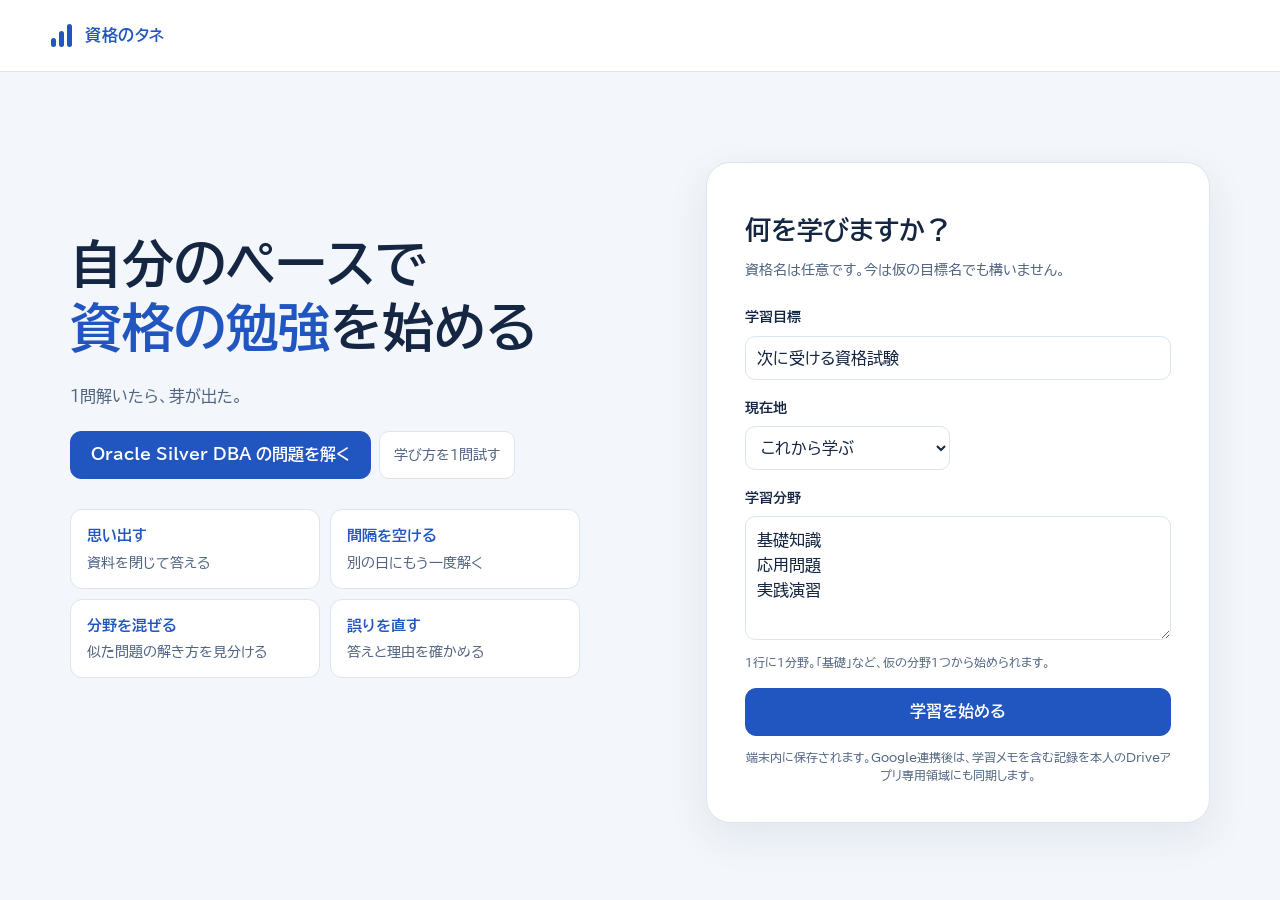
==== commit bcc8742c: "Improve Japanese typography for practice questions" ====
--- a/index.html
+++ b/index.html
@@ -12,7 +12,7 @@
   <link rel="manifest" href="manifest.webmanifest">
   <link rel="icon" href="icons/app-icon.svg" type="image/svg+xml">
   <link rel="apple-touch-icon" href="icons/app-icon.svg">
-  <link rel="stylesheet" href="styles.css?v=40">
+  <link rel="stylesheet" href="styles.css?v=41">
 </head>
 <body>
   <a class="skip-link" href="#main">本文へ移動</a>
--- a/styles.css
+++ b/styles.css
@@ -1,3 +1,17 @@
+@font-face {
+  font-family: "BIZ UDPGothic";
+  src: url("fonts/biz-ud-pgothic-regular.woff2") format("woff2");
+  font-weight: 400;
+  font-display: swap;
+}
+
+@font-face {
+  font-family: "BIZ UDPGothic";
+  src: url("fonts/biz-ud-pgothic-bold.woff2") format("woff2");
+  font-weight: 700;
+  font-display: swap;
+}
+
 :root {
   color-scheme: light;
   --bg: #f3f6fa;
@@ -15,7 +29,7 @@
   --orange: #80501b;
   --red: #a8313b;
   --shadow: 0 14px 42px rgba(43, 75, 120, .09);
-  font-family: "Hiragino Sans", "Yu Gothic", "Meiryo", "Noto Sans CJK JP", system-ui, sans-serif;
+  font-family: "BIZ UDPGothic", "Hiragino Sans", "Yu Gothic", "Meiryo", "Noto Sans CJK JP", system-ui, sans-serif;
 }
 
 * { box-sizing: border-box; }
@@ -69,7 +83,7 @@
 .setup-view { width: min(1140px, calc(100% - 40px)); margin: 0 auto; padding: clamp(48px, 7vw, 96px) 0 72px; }
 .setup-view.active { display: grid; grid-template-columns: minmax(0, 1fr) minmax(390px, .9fr); align-items: start; gap: clamp(36px, 6vw, 82px); }
 .setup-intro { padding-top: clamp(12px, 4vw, 52px); }
-.setup-intro h1 { max-width: 760px; margin: 18px 0 22px; font-size: clamp(2.25rem, 4.1vw, 4.25rem); line-height: 1.16; letter-spacing: -.045em; }
+.setup-intro h1 { max-width: 760px; margin: 18px 0 22px; font-size: clamp(2.25rem, 4.1vw, 4.25rem); line-height: 1.22; }
 .setup-intro h1 span { color: var(--accent); }
 .setup-intro > p { max-width: 650px; margin: 0; color: var(--muted); font-size: 1rem; line-height: 1.9; }
 .principle-grid { display: grid; grid-template-columns: repeat(2, minmax(0, 1fr)); gap: 10px; max-width: 510px; margin-top: 30px; }
@@ -283,9 +297,10 @@
 .in-practice > :not(.practice-panel) { display: none; }
 .in-practice .practice-panel { max-width: 760px; margin: 0 auto; box-shadow: var(--shadow); }
 .practice-meta { margin: 30px 0 10px; font-size: .875rem; font-weight: 700; }
-#practice-question { line-height: 1.55; font-size: clamp(1.25rem, 3vw, 1.75rem); }
+#practice-question, #timed-mock-question { line-height: 1.65; overflow-wrap: anywhere; }
+#practice-question { font-size: clamp(1.25rem, 3vw, 1.75rem); }
 #practice-run { overflow-wrap: anywhere; }
-.practice-answer { margin: 20px 0; padding: 16px 18px; border-left: 3px solid #398360; background: #f0f7f2; white-space: pre-wrap; }
+.practice-answer { margin: 20px 0; padding: 16px 18px; border-left: 3px solid #398360; background: #f0f7f2; line-height: 1.8; white-space: pre-wrap; overflow-wrap: anywhere; }
 .practice-feedback { color: #235a41; line-height: 1.7; font-weight: 700; }
 .practice-actions { margin-top: 24px; align-items: center; }
 .challenge-result { margin-top: 26px; padding: clamp(18px, 4vw, 30px); border-radius: 14px; background: var(--surface-2); }
@@ -298,7 +313,7 @@
 .trial-oracle-start { margin-top: 8px; }
 .practice-choices { display: grid; gap: 9px; margin-top: 18px; }
 .practice-choices:empty { display: none; }
-.choice-button { min-height: 48px; padding: 11px 16px; border: 1px solid var(--line-bright); border-radius: 10px; background: var(--surface); color: var(--text); font-weight: 650; text-align: left; overflow-wrap: anywhere; cursor: pointer; }
+.choice-button { min-height: 48px; padding: 11px 16px; border: 1px solid var(--line-bright); border-radius: 10px; background: var(--surface); color: var(--text); font-size: 1rem; font-weight: 400; line-height: 1.7; text-align: left; overflow-wrap: anywhere; cursor: pointer; }
 .choice-button:hover, .choice-button:focus-visible { border-color: var(--accent); background: var(--accent-soft); }
 #timed-mock-answer fieldset { border: 0; margin: 0; padding: 0; min-inline-size: 0; }
 #timed-mock-question { padding: 0; margin-bottom: 16px; font-weight: 700; scroll-margin-top: 6rem; }
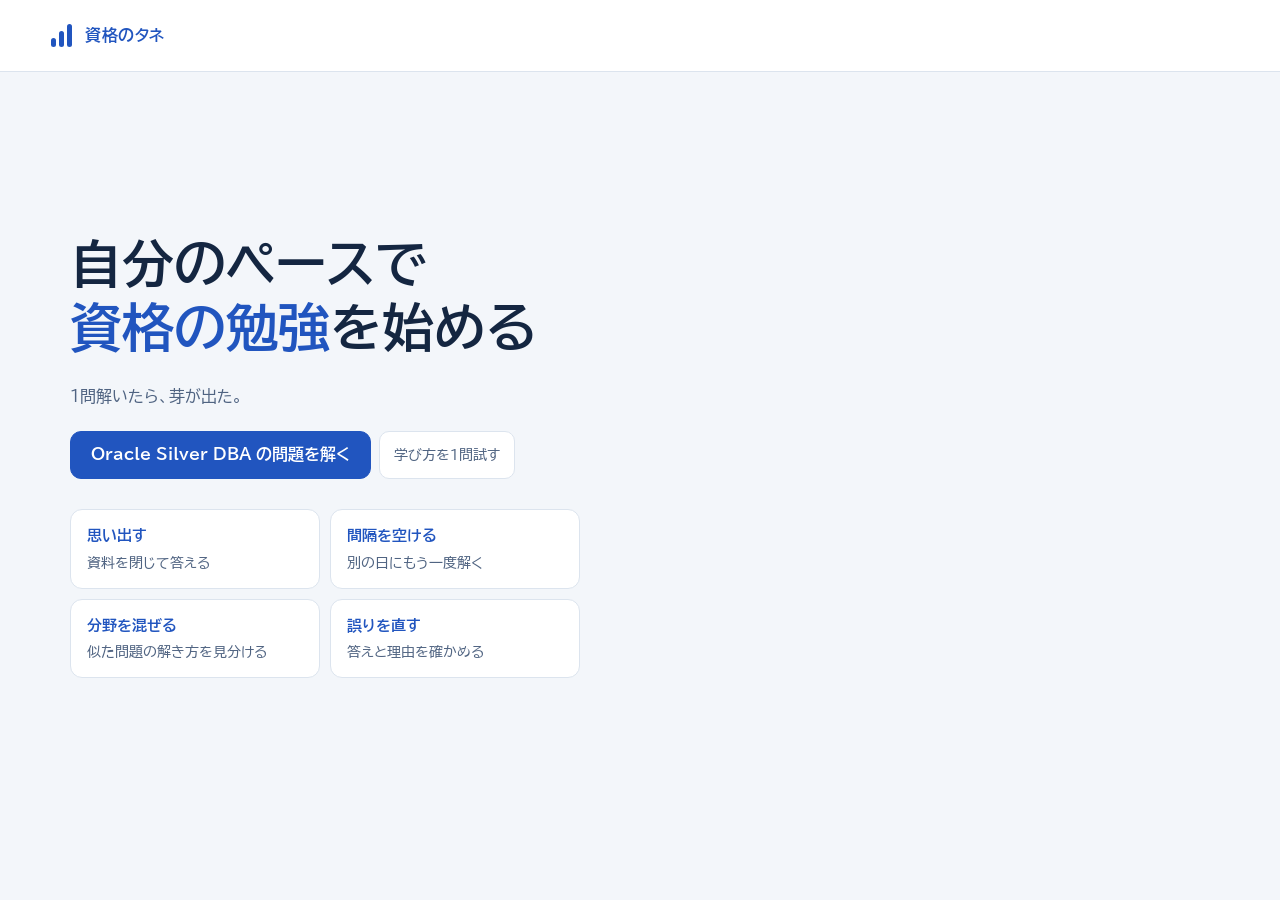
==== commit 2487bc5a: "Start studying from available materials" ====
--- a/index.html
+++ b/index.html
@@ -12,7 +12,7 @@
   <link rel="manifest" href="manifest.webmanifest">
   <link rel="icon" href="icons/app-icon.svg" type="image/svg+xml">
   <link rel="apple-touch-icon" href="icons/app-icon.svg">
-  <link rel="stylesheet" href="styles.css?v=41">
+  <link rel="stylesheet" href="styles.css?v=44">
 </head>
 <body>
   <a class="skip-link" href="#main">本文へ移動</a>
@@ -58,7 +58,9 @@
         <div class="setup-actions">
           <button type="button" id="oracle-start" class="primary-button" hidden>Oracle Silver DBA の問題を解く</button>
           <button type="button" id="quick-start" class="ghost-button" hidden>学び方を1問試す</button>
-        </div>
+          <button type="button" id="cancel-plan" class="ghost-button" hidden>戻る</button>
+        </div>
+        <div class="record-error" id="setup-error" role="alert" hidden></div>
         <div class="principle-grid" aria-label="設計原則">
           <article><strong>思い出す</strong><small>資料を閉じて答える</small></article>
           <article><strong>間隔を空ける</strong><small>別の日にもう一度解く</small></article>
@@ -67,37 +69,6 @@
         </div>
       </div>
 
-      <form class="setup-card" id="plan-form" novalidate>
-        <fieldset class="setup-fields" disabled>
-        <div class="form-heading">
-          <h2 id="setup-heading">何を学びますか？</h2>
-          <p>資格名は任意です。今は仮の目標名でも構いません。</p>
-        </div>
-        <div class="field full-field">
-          <label for="plan-title">学習目標</label>
-          <input id="plan-title" name="title" type="text" maxlength="60" placeholder="例：次に受ける資格試験">
-        </div>
-        <div class="field-grid">
-          <div class="field">
-            <label for="current-level">現在地</label>
-            <select id="current-level" name="level">
-              <option value="beginner">これから学ぶ</option>
-              <option value="intermediate">一通り触れた</option>
-              <option value="review">復習・再受験</option>
-            </select>
-          </div>
-        </div>
-        <div class="field full-field">
-          <label for="domains">学習分野</label>
-          <textarea id="domains" name="domains" rows="4" placeholder="1行に1分野。まだ未定なら、基礎知識・応用問題・実践演習などでも構いません。"></textarea>
-          <small>1行に1分野。「基礎」など、仮の分野1つから始められます。</small>
-        </div>
-        <button class="primary-button generate-button" type="submit">学習を始める</button>
-        <button class="ghost-button cancel-plan" type="button" id="cancel-plan" hidden>元の計画に戻る</button>
-        <p class="privacy-note">端末内に保存されます。Google連携後は、学習メモを含む記録を本人のDriveアプリ専用領域にも同期します。</p>
-        </fieldset>
-        <div class="form-error" id="form-error" role="alert" hidden></div>
-      </form>
     </section>
 
     <section class="view plan-view" id="plan-view" aria-labelledby="plan-heading">
@@ -122,9 +93,10 @@
         <div id="practice-run" hidden>
           <p class="practice-meta" id="practice-position"></p>
           <h2 id="practice-question" tabindex="-1"></h2>
+          <p id="practice-verdict" class="answer-status" role="status"></p>
           <div class="practice-choices" id="practice-choices"></div>
           <p class="practice-answer" id="practice-answer" hidden></p>
-          <p class="practice-feedback" id="practice-feedback" role="status"></p>
+          <p class="practice-feedback" id="practice-feedback"></p>
           <div class="practice-actions">
             <button type="button" id="reveal-answer" class="primary-button">答えを確かめる</button>
             <button type="button" id="grade-correct" class="primary-button">自力で解けた</button>
@@ -288,10 +260,9 @@
       <section data-page="settings" class="menu-page" hidden>
       <div class="plan-picker">
         <div class="field"><label for="plan-select">学習する資格・計画</label><select id="plan-select"></select></div>
-        <button class="ghost-button" id="add-plan" type="button">別の資格・目標を追加</button>
+        <button class="ghost-button" id="add-plan" type="button">教材を選ぶ</button>
       </div>
       <div class="plan-actions" id="plan-actions" hidden>
-        <button class="ghost-button" id="edit-plan" type="button">条件を変更</button>
         <button class="ghost-button" id="reset-all" type="button">すべてのデータを削除</button>
       </div>
       <details id="pass-record" class="dashboard-details">
@@ -364,10 +335,10 @@
   <script src="materials/oracle-silver/mock-a.js?v=31"></script>
   <script src="materials/oracle-silver/mock-b.js?v=31"></script>
   <script src="materials/oracle-silver/oracle-silver.js?v=31"></script>
-  <script src="timed-mock.js?v=31"></script>
+  <script src="timed-mock.js?v=42"></script>
   <script src="google-sync.js?v=11"></script>
   <script src="study-storage.js"></script>
   <script src="calendar-reminder.js"></script>
-  <script src="app.js?v=39"></script>
+  <script src="app.js?v=44"></script>
 </body>
 </html>
--- a/styles.css
+++ b/styles.css
@@ -81,7 +81,6 @@
 @keyframes reveal { from { opacity: 0; transform: translateY(7px); } to { opacity: 1; transform: none; } }
 
 .setup-view { width: min(1140px, calc(100% - 40px)); margin: 0 auto; padding: clamp(48px, 7vw, 96px) 0 72px; }
-.setup-view.active { display: grid; grid-template-columns: minmax(0, 1fr) minmax(390px, .9fr); align-items: start; gap: clamp(36px, 6vw, 82px); }
 .setup-intro { padding-top: clamp(12px, 4vw, 52px); }
 .setup-intro h1 { max-width: 760px; margin: 18px 0 22px; font-size: clamp(2.25rem, 4.1vw, 4.25rem); line-height: 1.22; }
 .setup-intro h1 span { color: var(--accent); }
@@ -91,13 +90,8 @@
 .principle-grid strong { display: block; color: var(--accent); font-size: .95rem; }
 .principle-grid small { display: block; margin-top: 4px; color: var(--muted); font-size: .875rem; line-height: 1.5; }
 
-.setup-card { padding: clamp(25px, 4vw, 38px); border: 1px solid var(--line); border-radius: 24px; background: var(--surface); box-shadow: var(--shadow); }
-.setup-fields { min-width: 0; margin: 0; padding: 0; border: 0; }
-.form-heading h2 { margin: 8px 0; font-size: 1.65rem; }
-.form-heading > p:last-child { margin: 0 0 25px; color: var(--muted); font-size: .875rem; }
 .field-grid { display: grid; grid-template-columns: 1fr 1fr; gap: 16px; }
 .field { min-width: 0; }
-.full-field { margin-bottom: 17px; }
 .field label { display: block; margin: 0 0 7px; color: var(--text); font-size: .875rem; font-weight: 800; }
 .field input, .field select, .field textarea { width: 100%; border: 1px solid var(--line); border-radius: 10px; background: var(--surface); color: var(--text); }
 .field input, .field select { height: 44px; padding: 0 11px; }
@@ -107,12 +101,9 @@
 .suffix-input { position: relative; }
 .suffix-input input { padding-right: 38px; }
 .suffix-input span { position: absolute; right: 12px; top: 12px; color: var(--muted); font-size: .77rem; }
-.field-grid + .full-field { margin-top: 17px; }
-.form-error, .record-error { margin: 14px 0; padding: 10px 12px; border: 1px solid #ebc3c8; border-radius: 9px; background: #fff3f4; color: var(--red); font-size: .77rem; line-height: 1.55; }
+.record-error { margin: 14px 0; padding: 10px 12px; border: 1px solid #ebc3c8; border-radius: 9px; background: #fff3f4; color: var(--red); font-size: .77rem; line-height: 1.55; }
 .primary-button { min-height: 48px; display: inline-flex; align-items: center; justify-content: center; gap: 18px; padding: 0 20px; border: 1px solid var(--accent); border-radius: 11px; background: var(--accent); color: #fff; font-weight: 700; cursor: pointer; }
 .primary-button:hover { background: var(--accent-hover); }
-.generate-button { width: 100%; }
-.privacy-note { margin: 12px 0 0; color: var(--muted); text-align: center; font-size: .75rem; line-height: 1.5; }
 
 .plan-view { width: min(1240px, calc(100% - 40px)); margin: 0 auto; padding: 44px 0 70px; }
 .plan-hero { padding: 0 0 8px; }
@@ -213,10 +204,9 @@
 
 @media (max-width: 1050px) {
   .review-item-form { grid-template-columns: 1fr 1fr; }
-  .setup-view.active { grid-template-columns: 1fr; max-width: 720px; }
+  .setup-view { max-width: 720px; }
   .setup-intro { padding-top: 0; }
   .setup-intro h1 { max-width: 900px; }
-  .setup-card { max-width: 720px; }
   .stats-grid { grid-template-columns: repeat(3, 1fr); }
   .today-grid, .two-column { grid-template-columns: 1fr; }
   .phase-timeline { grid-template-columns: repeat(2, 1fr); }
@@ -233,9 +223,8 @@
   main { min-height: calc(100vh - 64px); }
   .setup-view, .plan-view { width: min(100% - 28px, 1240px); }
   .setup-view { padding: 38px 0 52px; }
-  .setup-intro h1 { font-size: clamp(1.95rem, 7vw, 2.65rem); }
+  .setup-intro h1 { font-size: clamp(1.65rem, 6vw, 2.3rem); }
   .principle-grid { grid-template-columns: repeat(2, 1fr); }
-  .setup-card { padding: 22px 17px; }
   .field-grid { grid-template-columns: 1fr; }
   .plan-view { padding-top: 25px; }
   .progress-orbit { flex-basis: 94px; width: 94px; height: 94px; }
@@ -257,7 +246,6 @@
 .plan-picker { margin-bottom: 20px; }
 .plan-picker .field { flex: 0 1 28rem; }
 .plan-picker .ghost-button, .practice-actions button { min-height: 44px; }
-.cancel-plan { margin-top: 10px; }
 .history-scope { display: block; margin-bottom: 12px; color: var(--muted); font-size: .875rem; }
 .practice-panel { margin-bottom: 20px; }
 .quest { display: grid; grid-template-columns: auto minmax(40px, 1fr) auto; align-items: center; gap: 18px; padding: 13px 16px; border-radius: 12px; background: #eaf5ef; color: #20513d; }
@@ -271,6 +259,7 @@
 .practice-options { margin-bottom: 22px; }
 .practice-options .primary-button { min-height: 52px; }
 .practice-options h2, #practice-question { margin: 0; }
+.practice-options h2 { font-size: 1.25rem; }
 #daily-streak { display: inline-block; margin: 8px 0 0; padding: 3px 9px; border: 1px solid #a7beae; border-radius: 5px; color: #375443; font-size: .875rem; }
 #daily-streak.earned { color: #56401e; border-color: #d7b665; background: #fff1c6; }
 .practice-options p, .mock-method, .practice-meta { color: var(--muted); }
@@ -297,15 +286,31 @@
 .in-practice > :not(.practice-panel) { display: none; }
 .in-practice .practice-panel { max-width: 760px; margin: 0 auto; box-shadow: var(--shadow); }
 .practice-meta { margin: 30px 0 10px; font-size: .875rem; font-weight: 700; }
-#practice-question, #timed-mock-question { line-height: 1.65; overflow-wrap: anywhere; }
-#practice-question { font-size: clamp(1.25rem, 3vw, 1.75rem); }
+#practice-question, #timed-mock-question { font-size: clamp(1.0625rem, 2.5vw, 1.25rem); line-height: 1.65; overflow-wrap: anywhere; }
+.answer-status { font-size: .9375rem; font-weight: 700; }
+.answer-status[data-result] { padding: 3px 9px; border-radius: 6px; }
+.answer-status[data-result="correct"] { background: #e1f3e9; color: #20513d; }
+.answer-status[data-result="incorrect"] { background: #fbe8e9; color: #8c2532; }
+#practice-verdict { width: fit-content; margin: 0; }
+#practice-verdict:not(:empty) { margin-top: 12px; }
+@media (prefers-reduced-motion: no-preference) {
+  #practice-verdict[data-result="correct"] {
+    animation: celebrate-correct-answer 320ms ease-out;
+    transform-origin: left center;
+  }
+}
+@keyframes celebrate-correct-answer {
+  0% { transform: scale(.94); }
+  45% { transform: scale(1.09); }
+  100% { transform: scale(1); }
+}
 #practice-run { overflow-wrap: anywhere; }
-.practice-answer { margin: 20px 0; padding: 16px 18px; border-left: 3px solid #398360; background: #f0f7f2; line-height: 1.8; white-space: pre-wrap; overflow-wrap: anywhere; }
-.practice-feedback { color: #235a41; line-height: 1.7; font-weight: 700; }
+.practice-answer { margin: 12px 0; padding: 12px 14px; border-left: 3px solid var(--line-bright); background: var(--surface-2); font-size: .9375rem; line-height: 1.75; white-space: pre-wrap; overflow-wrap: anywhere; }
+.practice-feedback { color: var(--muted); font-size: .875rem; line-height: 1.6; }
 .practice-actions { margin-top: 24px; align-items: center; }
 .challenge-result { margin-top: 26px; padding: clamp(18px, 4vw, 30px); border-radius: 14px; background: var(--surface-2); }
 .challenge-result h2 { margin: 0; color: #225a40; font-size: 1.125rem; }
-.challenge-score { margin: 8px 0; font-size: clamp(1.7rem, 5vw, 2.6rem); font-weight: 850; }
+.challenge-score { margin: 8px 0; font-size: clamp(1.375rem, 4vw, 1.75rem); font-weight: 700; }
 .challenge-result ul { padding-inline-start: 22px; color: var(--muted); }
 .challenge-result ul:empty { display: none; }
 .setup-actions { display: flex; flex-wrap: wrap; gap: 8px; margin-top: 20px; }
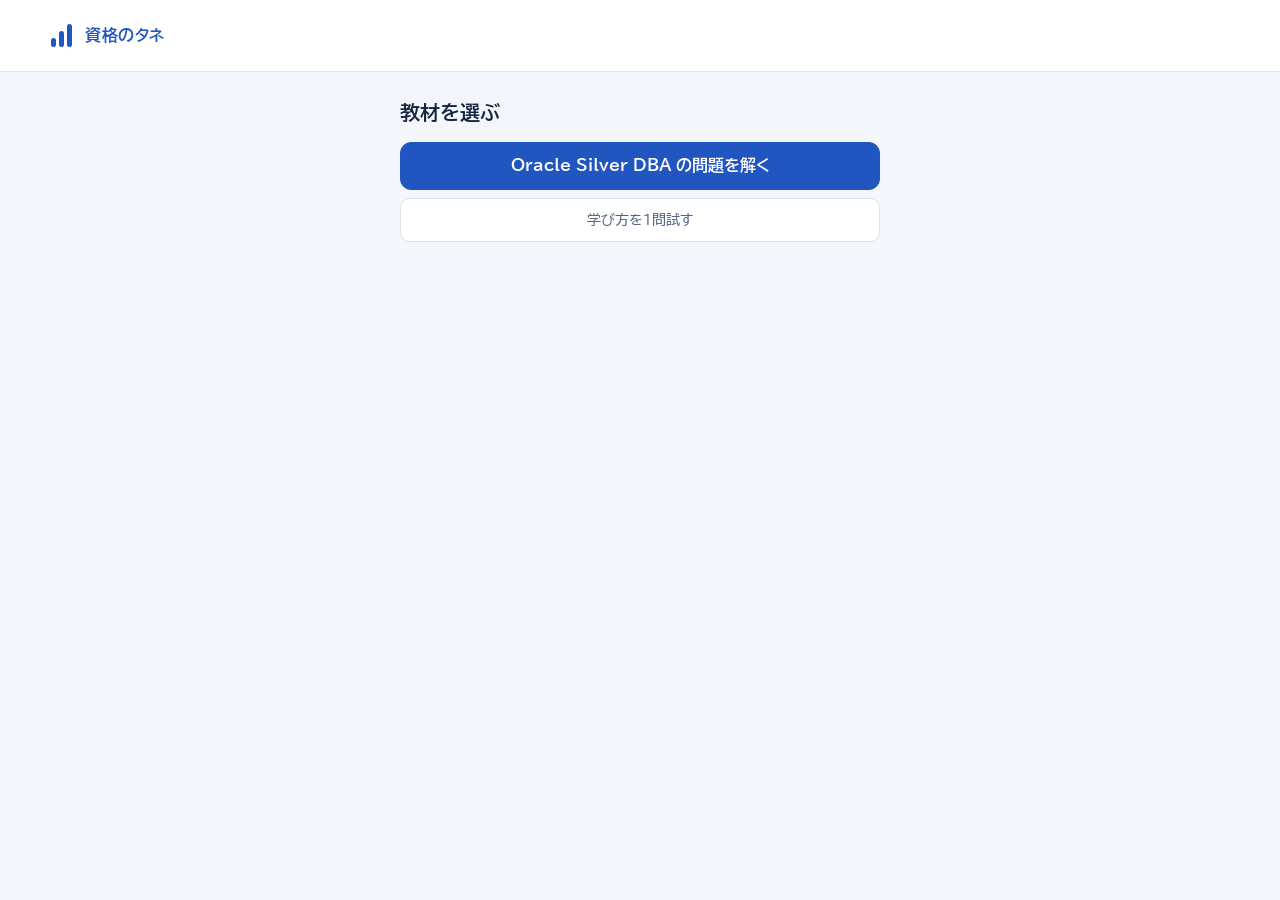
==== commit 1b810900: "Replace the landing layout with a compact material picker" ====
--- a/index.html
+++ b/index.html
@@ -12,7 +12,7 @@
   <link rel="manifest" href="manifest.webmanifest">
   <link rel="icon" href="icons/app-icon.svg" type="image/svg+xml">
   <link rel="apple-touch-icon" href="icons/app-icon.svg">
-  <link rel="stylesheet" href="styles.css?v=44">
+  <link rel="stylesheet" href="styles.css?v=45">
 </head>
 <body>
   <a class="skip-link" href="#main">本文へ移動</a>
@@ -52,23 +52,13 @@
 
   <main id="main" tabindex="-1">
     <section class="view setup-view active" id="setup-view" aria-labelledby="setup-title">
-      <div class="setup-intro">
-        <h1 id="setup-title">自分のペースで<br><span>資格の勉強</span>を始める</h1>
-        <p>1問解いたら、芽が出た。</p>
-        <div class="setup-actions">
-          <button type="button" id="oracle-start" class="primary-button" hidden>Oracle Silver DBA の問題を解く</button>
-          <button type="button" id="quick-start" class="ghost-button" hidden>学び方を1問試す</button>
-          <button type="button" id="cancel-plan" class="ghost-button" hidden>戻る</button>
-        </div>
-        <div class="record-error" id="setup-error" role="alert" hidden></div>
-        <div class="principle-grid" aria-label="設計原則">
-          <article><strong>思い出す</strong><small>資料を閉じて答える</small></article>
-          <article><strong>間隔を空ける</strong><small>別の日にもう一度解く</small></article>
-          <article><strong>分野を混ぜる</strong><small>似た問題の解き方を見分ける</small></article>
-          <article><strong>誤りを直す</strong><small>答えと理由を確かめる</small></article>
-        </div>
-      </div>
-
+      <h1 id="setup-title">教材を選ぶ</h1>
+      <div class="setup-actions">
+        <button type="button" id="oracle-start" class="primary-button" hidden>Oracle Silver DBA の問題を解く</button>
+        <button type="button" id="quick-start" class="ghost-button" hidden>学び方を1問試す</button>
+        <button type="button" id="cancel-plan" class="ghost-button" hidden>戻る</button>
+      </div>
+      <div class="record-error" id="setup-error" role="alert" hidden></div>
     </section>
 
     <section class="view plan-view" id="plan-view" aria-labelledby="plan-heading">
--- a/styles.css
+++ b/styles.css
@@ -80,15 +80,10 @@
 .view.active { display: block; animation: reveal .35s ease-out; }
 @keyframes reveal { from { opacity: 0; transform: translateY(7px); } to { opacity: 1; transform: none; } }
 
-.setup-view { width: min(1140px, calc(100% - 40px)); margin: 0 auto; padding: clamp(48px, 7vw, 96px) 0 72px; }
-.setup-intro { padding-top: clamp(12px, 4vw, 52px); }
-.setup-intro h1 { max-width: 760px; margin: 18px 0 22px; font-size: clamp(2.25rem, 4.1vw, 4.25rem); line-height: 1.22; }
-.setup-intro h1 span { color: var(--accent); }
-.setup-intro > p { max-width: 650px; margin: 0; color: var(--muted); font-size: 1rem; line-height: 1.9; }
-.principle-grid { display: grid; grid-template-columns: repeat(2, minmax(0, 1fr)); gap: 10px; max-width: 510px; margin-top: 30px; }
-.principle-grid article { min-width: 0; padding: 14px 16px; border: 1px solid var(--line); border-radius: 12px; background: var(--surface); }
-.principle-grid strong { display: block; color: var(--accent); font-size: .95rem; }
-.principle-grid small { display: block; margin-top: 4px; color: var(--muted); font-size: .875rem; line-height: 1.5; }
+.setup-view { width: min(480px, calc(100% - 28px)); margin: 0 auto; padding: 24px 0 32px; }
+.setup-view h1 { margin: 0 0 14px; font-size: 1.25rem; }
+.setup-actions { display: grid; gap: 8px; }
+.setup-actions .ghost-button { min-height: 44px; font-size: .875rem; }
 
 .field-grid { display: grid; grid-template-columns: 1fr 1fr; gap: 16px; }
 .field { min-width: 0; }
@@ -204,9 +199,6 @@
 
 @media (max-width: 1050px) {
   .review-item-form { grid-template-columns: 1fr 1fr; }
-  .setup-view { max-width: 720px; }
-  .setup-intro { padding-top: 0; }
-  .setup-intro h1 { max-width: 900px; }
   .stats-grid { grid-template-columns: repeat(3, 1fr); }
   .today-grid, .two-column { grid-template-columns: 1fr; }
   .phase-timeline { grid-template-columns: repeat(2, 1fr); }
@@ -221,10 +213,7 @@
   .account-menu summary { min-height: 36px; max-width: 120px; padding-right: 8px; }
   .account-menu summary #account-name { overflow: hidden; text-overflow: ellipsis; white-space: nowrap; }
   main { min-height: calc(100vh - 64px); }
-  .setup-view, .plan-view { width: min(100% - 28px, 1240px); }
-  .setup-view { padding: 38px 0 52px; }
-  .setup-intro h1 { font-size: clamp(1.65rem, 6vw, 2.3rem); }
-  .principle-grid { grid-template-columns: repeat(2, 1fr); }
+  .plan-view { width: min(100% - 28px, 1240px); }
   .field-grid { grid-template-columns: 1fr; }
   .plan-view { padding-top: 25px; }
   .progress-orbit { flex-basis: 94px; width: 94px; height: 94px; }
@@ -313,8 +302,6 @@
 .challenge-score { margin: 8px 0; font-size: clamp(1.375rem, 4vw, 1.75rem); font-weight: 700; }
 .challenge-result ul { padding-inline-start: 22px; color: var(--muted); }
 .challenge-result ul:empty { display: none; }
-.setup-actions { display: flex; flex-wrap: wrap; gap: 8px; margin-top: 20px; }
-.setup-actions:not(:has(button:not([hidden]))) { display: none; }
 .trial-oracle-start { margin-top: 8px; }
 .practice-choices { display: grid; gap: 9px; margin-top: 18px; }
 .practice-choices:empty { display: none; }
@@ -335,7 +322,7 @@
 .install-guide > ul { padding-inline-start: 1.5rem; }
 @media (max-width: 680px) {
   .standing-grid { grid-template-columns: 1fr; gap: 8px; }
-  .practice-options .primary-button, .setup-actions button, .trial-oracle-start { width: 100%; }
+  .practice-options .primary-button, .trial-oracle-start { width: 100%; }
   .quest { grid-template-columns: 1fr auto; gap: 8px; }
   .quest progress { order: 1; grid-column: 1 / -1; }
   .practice-actions button { flex: 1 1 100%; }
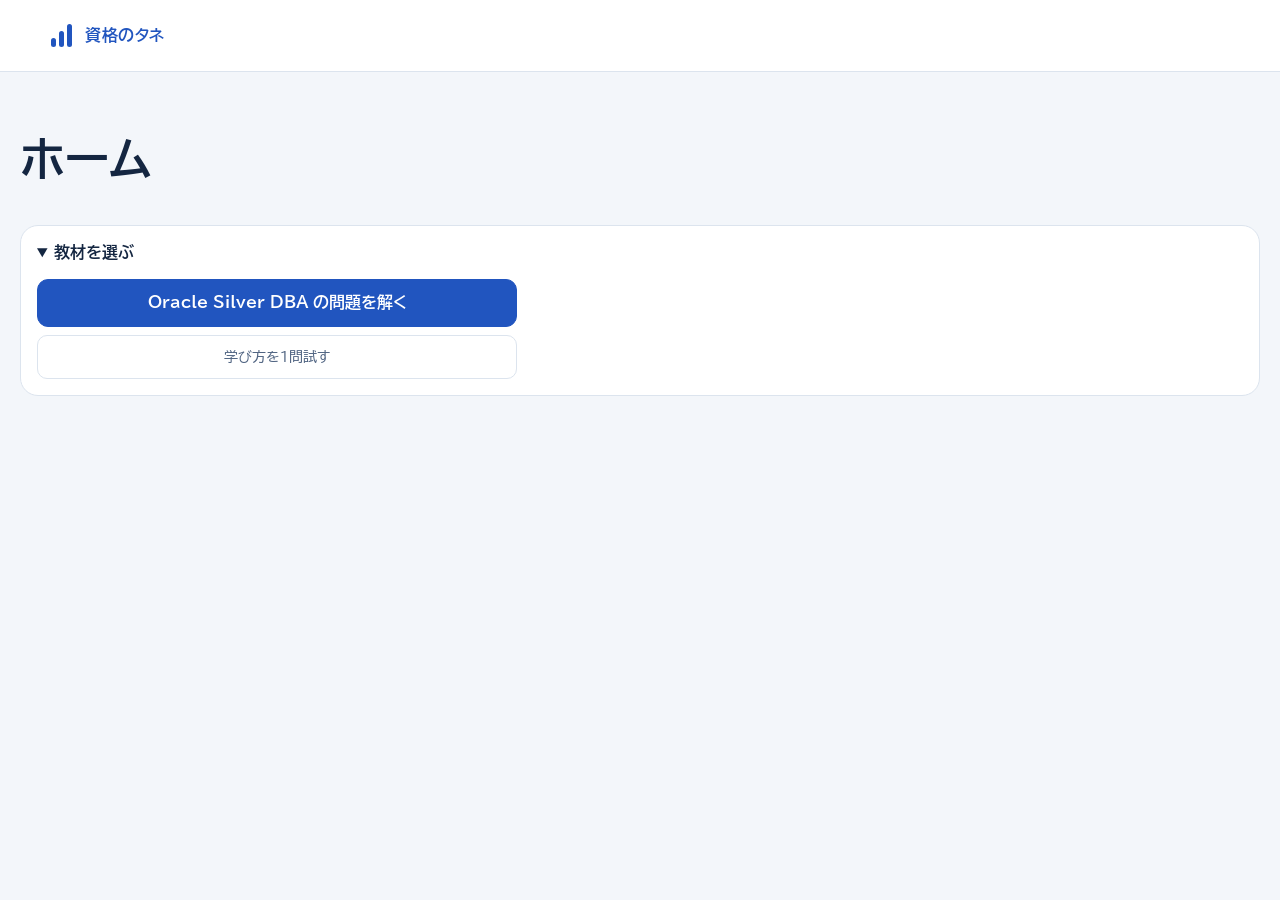
==== commit fe8c0ffb: "Move material selection into the home screen" ====
--- a/index.html
+++ b/index.html
@@ -12,7 +12,7 @@
   <link rel="manifest" href="manifest.webmanifest">
   <link rel="icon" href="icons/app-icon.svg" type="image/svg+xml">
   <link rel="apple-touch-icon" href="icons/app-icon.svg">
-  <link rel="stylesheet" href="styles.css?v=45">
+  <link rel="stylesheet" href="styles.css?v=47">
 </head>
 <body>
   <a class="skip-link" href="#main">本文へ移動</a>
@@ -51,29 +51,18 @@
   </dialog>
 
   <main id="main" tabindex="-1">
-    <section class="view setup-view active" id="setup-view" aria-labelledby="setup-title">
-      <h1 id="setup-title">教材を選ぶ</h1>
-      <div class="setup-actions">
-        <button type="button" id="oracle-start" class="primary-button" hidden>Oracle Silver DBA の問題を解く</button>
-        <button type="button" id="quick-start" class="ghost-button" hidden>学び方を1問試す</button>
-        <button type="button" id="cancel-plan" class="ghost-button" hidden>戻る</button>
+    <section class="plan-view" id="plan-view" aria-labelledby="plan-heading">
+      <div class="plan-hero" data-page="home">
+        <h1 id="plan-heading" tabindex="-1">ホーム</h1>
       </div>
-      <div class="record-error" id="setup-error" role="alert" hidden></div>
-    </section>
-
-    <section class="view plan-view" id="plan-view" aria-labelledby="plan-heading">
-      <div class="plan-hero" data-page="home">
-        <h1 id="plan-heading" tabindex="-1">資格試験</h1>
-      </div>
 
       <div id="section-header" hidden><a href="#home">‹ ホーム</a><h1 id="section-title" tabindex="-1"></h1></div>
-      <section class="panel practice-panel" aria-label="今日のチャレンジ">
+      <section class="panel practice-panel" aria-label="今日のチャレンジ" hidden>
         <div class="practice-options" id="practice-options">
           <h2>今日のチャレンジ</h2>
           <p id="daily-streak"></p>
           <p id="challenge-intro"></p>
           <button type="button" class="primary-button" id="start-mini">今日のチャレンジを始める</button>
-          <button type="button" class="ghost-button trial-oracle-start" id="trial-oracle-start" hidden>Oracle Silver DBA の問題を解く</button>
         </div>
         <div class="quest">
           <div><strong id="quest-title"></strong><span id="quest-count"></span></div>
@@ -85,7 +74,14 @@
           <h2 id="practice-question" tabindex="-1"></h2>
           <p id="practice-verdict" class="answer-status" role="status"></p>
           <div class="practice-choices" id="practice-choices"></div>
-          <p class="practice-answer" id="practice-answer" hidden></p>
+          <div class="practice-answer" id="practice-answer" hidden>
+            <dl>
+              <div id="practice-selected-answer" hidden><dt>あなたの回答</dt><dd></dd></div>
+              <div><dt id="practice-answer-label">答え</dt><dd id="practice-answer-text"></dd></div>
+              <div id="practice-explanation" hidden><dt>解説</dt><dd></dd></div>
+            </dl>
+            <a id="practice-source" target="_blank" rel="noopener noreferrer" hidden>Oracle公式資料で確認</a>
+          </div>
           <p class="practice-feedback" id="practice-feedback"></p>
           <div class="practice-actions">
             <button type="button" id="reveal-answer" class="primary-button">答えを確かめる</button>
@@ -109,6 +105,18 @@
       </section>
 
       <div data-page="home">
+        <details class="panel home-materials" id="home-materials" open>
+          <summary>教材を選ぶ</summary>
+          <div class="material-options">
+            <div class="field" id="saved-materials" hidden>
+              <label for="plan-select">保存済みの教材・計画</label>
+              <select id="plan-select"></select>
+            </div>
+            <button type="button" id="oracle-start" class="primary-button" hidden>Oracle Silver DBA の問題を解く</button>
+            <button type="button" id="quick-start" class="ghost-button" hidden>学び方を1問試す</button>
+          </div>
+          <p class="record-error" id="home-error" role="alert" hidden></p>
+        </details>
         <section id="exam-outlook" class="panel standing-panel" aria-labelledby="standing-heading" hidden>
           <h2 id="standing-heading">おすすめの受験時期</h2>
           <p id="exam-estimate"></p>
@@ -248,10 +256,6 @@
         </article>
       </section>
       <section data-page="settings" class="menu-page" hidden>
-      <div class="plan-picker">
-        <div class="field"><label for="plan-select">学習する資格・計画</label><select id="plan-select"></select></div>
-        <button class="ghost-button" id="add-plan" type="button">教材を選ぶ</button>
-      </div>
       <div class="plan-actions" id="plan-actions" hidden>
         <button class="ghost-button" id="reset-all" type="button">すべてのデータを削除</button>
       </div>
@@ -329,6 +333,6 @@
   <script src="google-sync.js?v=11"></script>
   <script src="study-storage.js"></script>
   <script src="calendar-reminder.js"></script>
-  <script src="app.js?v=44"></script>
+  <script src="app.js?v=47"></script>
 </body>
 </html>
--- a/styles.css
+++ b/styles.css
@@ -76,14 +76,6 @@
 .account-popover button:hover { border-color: var(--line-bright); }
 
 main { min-height: calc(100vh - 72px); }
-.view { display: none; }
-.view.active { display: block; animation: reveal .35s ease-out; }
-@keyframes reveal { from { opacity: 0; transform: translateY(7px); } to { opacity: 1; transform: none; } }
-
-.setup-view { width: min(480px, calc(100% - 28px)); margin: 0 auto; padding: 24px 0 32px; }
-.setup-view h1 { margin: 0 0 14px; font-size: 1.25rem; }
-.setup-actions { display: grid; gap: 8px; }
-.setup-actions .ghost-button { min-height: 44px; font-size: .875rem; }
 
 .field-grid { display: grid; grid-template-columns: 1fr 1fr; gap: 16px; }
 .field { min-width: 0; }
@@ -231,12 +223,14 @@
   .evidence-note { display: block; }
   .evidence-note p { margin-top: 8px; }
 }
-.plan-picker, .practice-actions { display: flex; align-items: end; flex-wrap: wrap; gap: 12px; }
-.plan-picker { margin-bottom: 20px; }
-.plan-picker .field { flex: 0 1 28rem; }
-.plan-picker .ghost-button, .practice-actions button { min-height: 44px; }
+.practice-actions { display: flex; align-items: end; flex-wrap: wrap; gap: 12px; }
+.practice-actions button { min-height: 44px; }
 .history-scope { display: block; margin-bottom: 12px; color: var(--muted); font-size: .875rem; }
 .practice-panel { margin-bottom: 20px; }
+.home-materials { margin-bottom: 14px; padding: 4px 16px; }
+.home-materials summary { min-height: 44px; padding-block: 10px; font-weight: 700; cursor: pointer; }
+.material-options { display: grid; max-width: 30rem; gap: 8px; padding: 4px 0 12px; }
+.material-options .ghost-button { min-height: 44px; font-size: .875rem; }
 .quest { display: grid; grid-template-columns: auto minmax(40px, 1fr) auto; align-items: center; gap: 18px; padding: 13px 16px; border-radius: 12px; background: #eaf5ef; color: #20513d; }
 .quest div { display: flex; flex-wrap: wrap; align-items: baseline; gap: 8px; }
 .quest span { font-size: .875rem; font-variant-numeric: tabular-nums; }
@@ -294,7 +288,13 @@
   100% { transform: scale(1); }
 }
 #practice-run { overflow-wrap: anywhere; }
-.practice-answer { margin: 12px 0; padding: 12px 14px; border-left: 3px solid var(--line-bright); background: var(--surface-2); font-size: .9375rem; line-height: 1.75; white-space: pre-wrap; overflow-wrap: anywhere; }
+.practice-answer { margin: 12px 0; padding: 12px 14px; border: 1px solid var(--line); border-radius: 10px; background: var(--surface-2); font-size: .9375rem; line-height: 1.65; overflow-wrap: anywhere; }
+.practice-answer dl { display: grid; gap: 12px; margin: 0; }
+.practice-answer dt { margin-bottom: 3px; color: var(--muted); font-size: .8125rem; font-weight: 700; }
+.practice-answer dd { margin: 0; white-space: pre-wrap; }
+#practice-answer-text { font-weight: 700; }
+#practice-explanation { padding-top: 12px; border-top: 1px solid var(--line); }
+#practice-source { display: inline-block; margin-top: 10px; color: var(--accent); font-size: .8125rem; }
 .practice-feedback { color: var(--muted); font-size: .875rem; line-height: 1.6; }
 .practice-actions { margin-top: 24px; align-items: center; }
 .challenge-result { margin-top: 26px; padding: clamp(18px, 4vw, 30px); border-radius: 14px; background: var(--surface-2); }
@@ -302,7 +302,6 @@
 .challenge-score { margin: 8px 0; font-size: clamp(1.375rem, 4vw, 1.75rem); font-weight: 700; }
 .challenge-result ul { padding-inline-start: 22px; color: var(--muted); }
 .challenge-result ul:empty { display: none; }
-.trial-oracle-start { margin-top: 8px; }
 .practice-choices { display: grid; gap: 9px; margin-top: 18px; }
 .practice-choices:empty { display: none; }
 .choice-button { min-height: 48px; padding: 11px 16px; border: 1px solid var(--line-bright); border-radius: 10px; background: var(--surface); color: var(--text); font-size: 1rem; font-weight: 400; line-height: 1.7; text-align: left; overflow-wrap: anywhere; cursor: pointer; }
@@ -322,7 +321,7 @@
 .install-guide > ul { padding-inline-start: 1.5rem; }
 @media (max-width: 680px) {
   .standing-grid { grid-template-columns: 1fr; gap: 8px; }
-  .practice-options .primary-button, .trial-oracle-start { width: 100%; }
+  .practice-options .primary-button { width: 100%; }
   .quest { grid-template-columns: 1fr auto; gap: 8px; }
   .quest progress { order: 1; grid-column: 1 / -1; }
   .practice-actions button { flex: 1 1 100%; }
